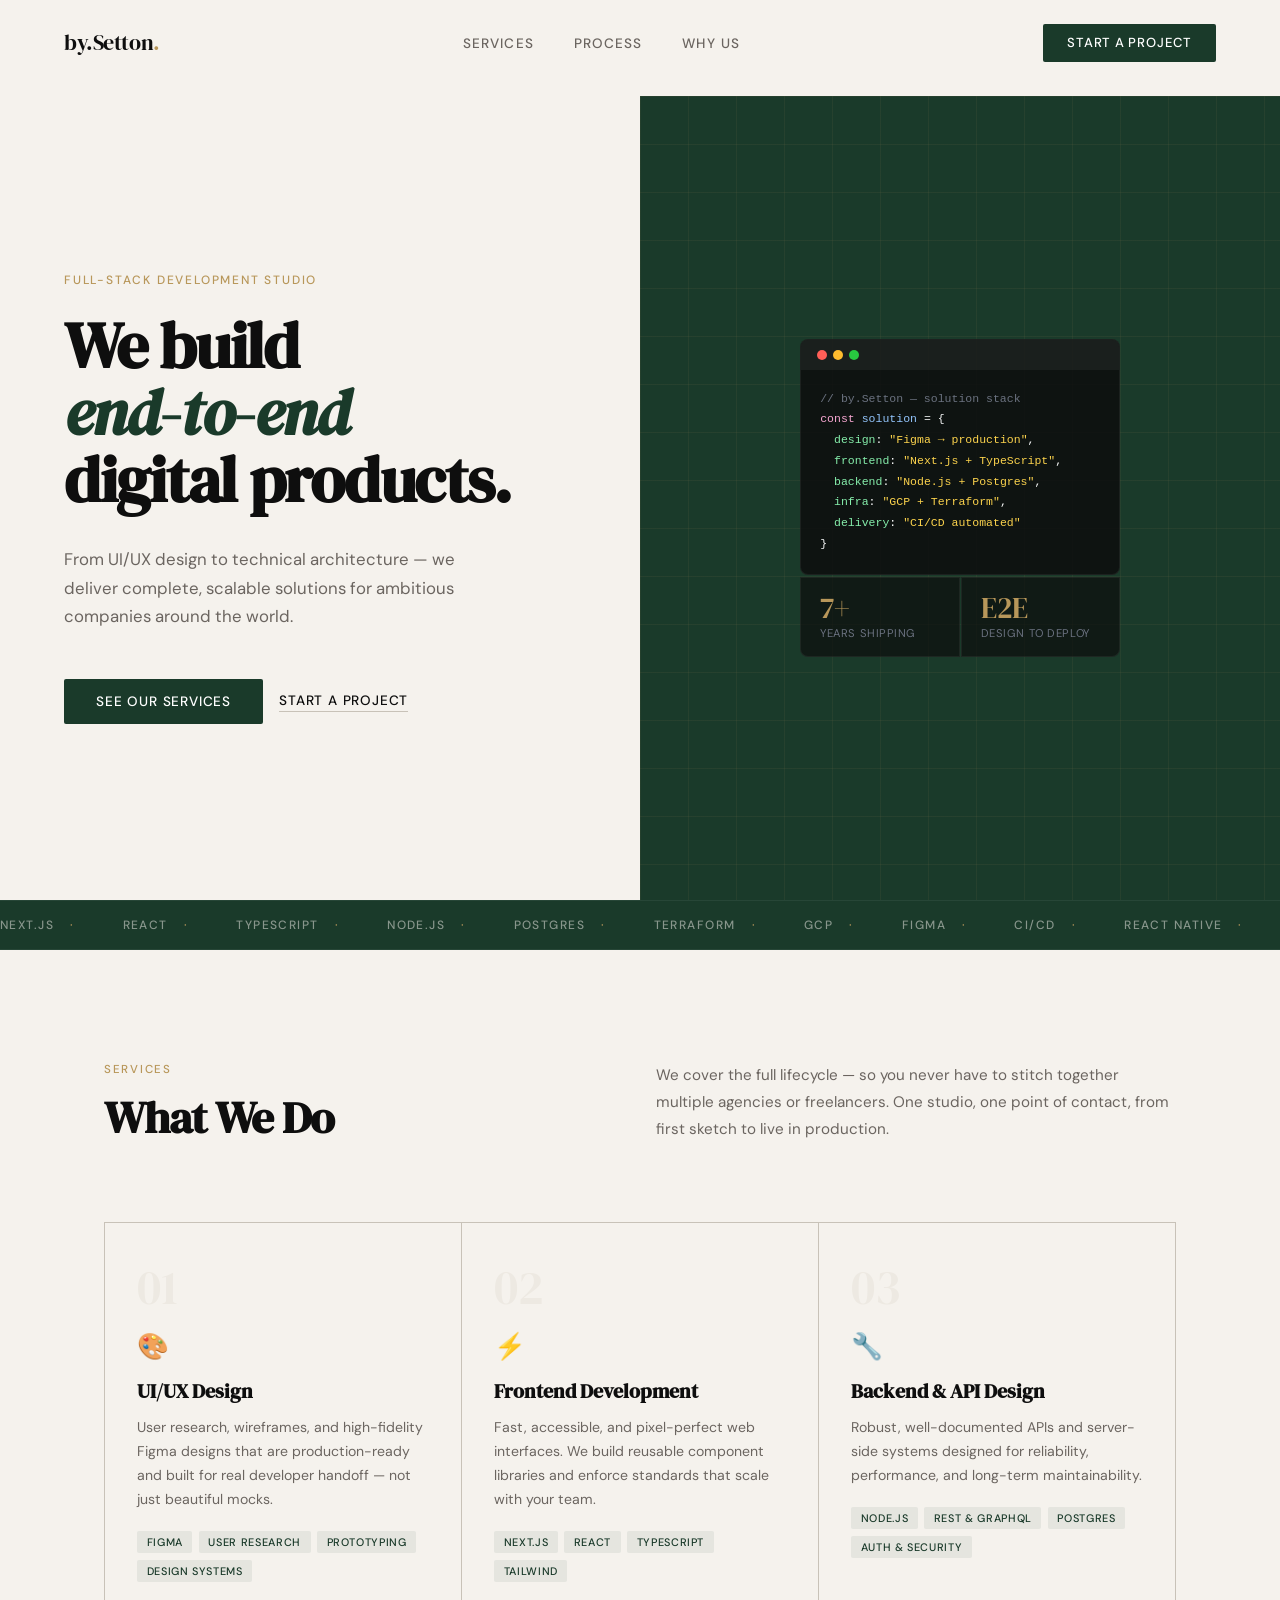
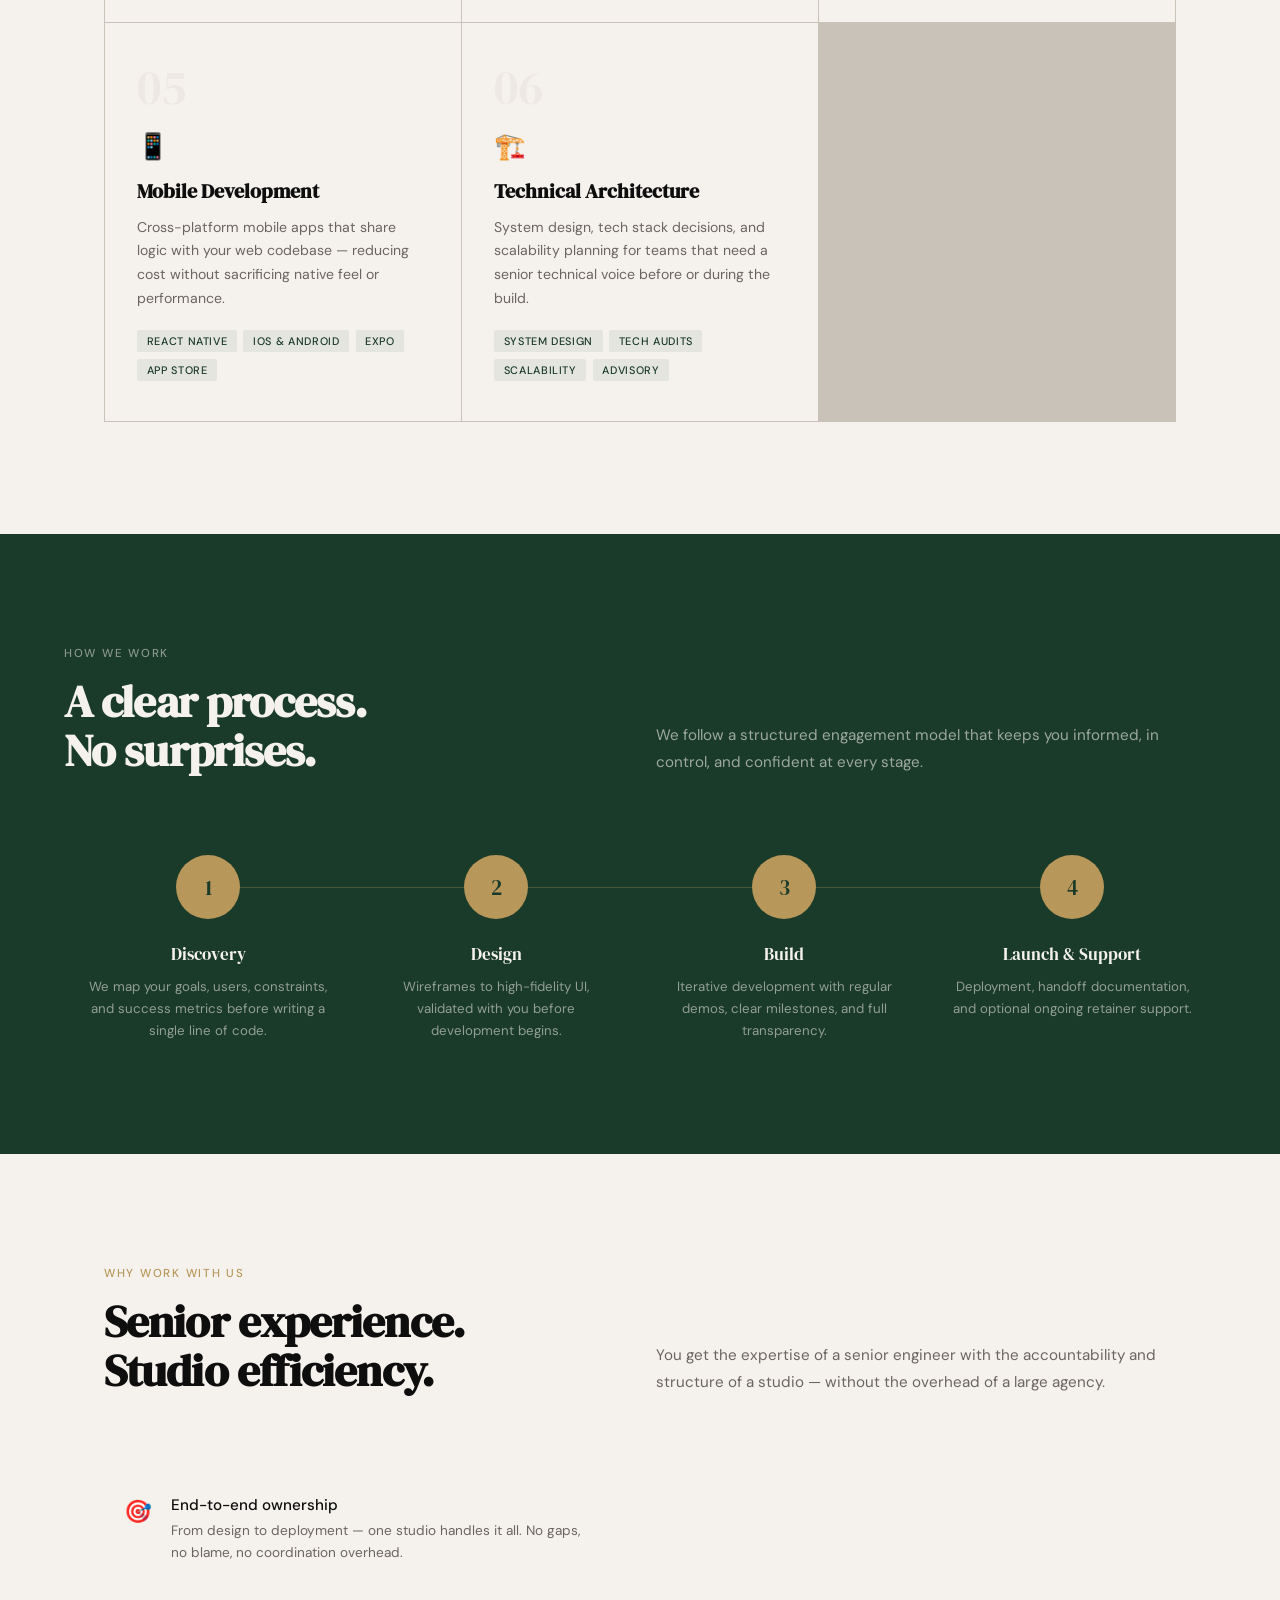
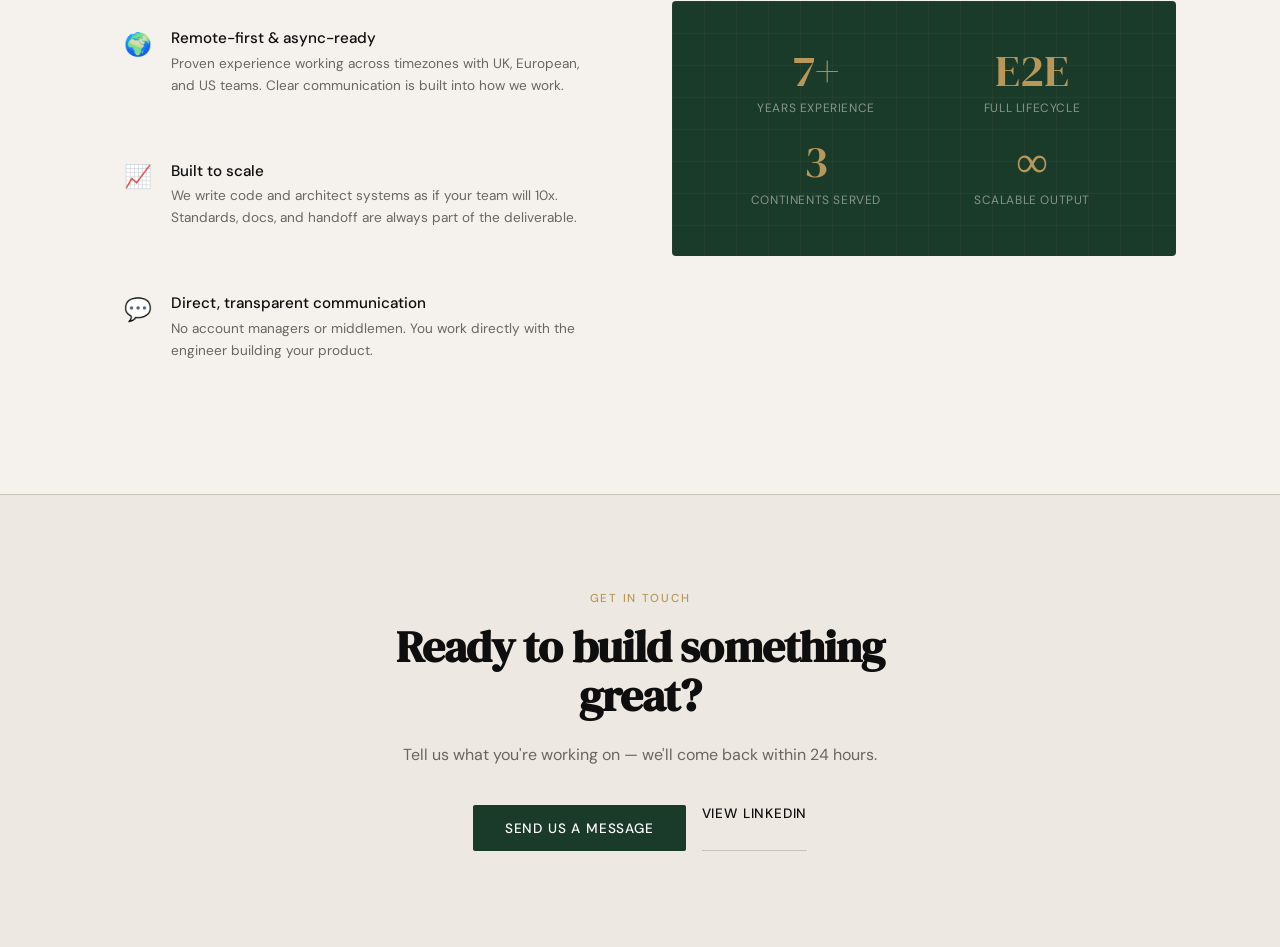
==== index-old.html @ 758e0b77 "root: Init commit" ====
<!DOCTYPE html>
<html lang="en">
<head>
<meta charset="UTF-8"/>
<meta name="viewport" content="width=device-width, initial-scale=1.0"/>
<title>by.Setton — Full-Stack Development</title>
<link rel="preconnect" href="https://fonts.googleapis.com"/>
<link rel="preconnect" href="https://fonts.gstatic.com" crossorigin/>
<link href="https://fonts.googleapis.com/css2?family=DM+Serif+Display:ital@0;1&family=DM+Sans:wght@300;400;500&display=swap" rel="stylesheet"/>
<link rel="stylesheet" href="css/styles.css"/>
</head>
</head>
<body>

<!-- NAV -->
<nav id="nav">
  <div class="nav-logo">by.Setton<span>.</span></div>
  <ul class="nav-links">
    <li><a href="#services">Services</a></li>
    <li><a href="#process">Process</a></li>
    <li><a href="#why">Why Us</a></li>
  </ul>
  <a href="#contact" class="nav-cta">Start a Project</a>
</nav>

<!-- HERO -->
<section class="hero">
  <div class="hero-left">
    <p class="hero-eyebrow">Full-Stack Development Studio</p>
    <h1 class="hero-title">We build<br/><em>end-to-end</em><br/>digital products.</h1>
    <p class="hero-sub">From UI/UX design to technical architecture — we deliver complete, scalable solutions for ambitious companies around the world.</p>
    <div class="hero-actions">
      <a href="#services" class="btn-primary">See Our Services</a>
      <a href="#contact" class="btn-ghost">Start a Project</a>
    </div>
  </div>
  <div class="hero-right">
    <div class="hero-grid"></div>
    <div class="hero-float">
      <div class="code-window">
        <div class="code-bar">
          <div class="code-dot"></div>
          <div class="code-dot"></div>
          <div class="code-dot"></div>
        </div>
        <div class="code-body">
          <div><span class="c-gray">// by.Setton — solution stack</span></div>
          <div><span class="c-pink">const</span> <span class="c-blue">solution</span> <span class="c-white">= {</span></div>
          <div>&nbsp; <span class="c-green">design</span><span class="c-white">:</span> <span class="c-gold">"Figma → production"</span><span class="c-white">,</span></div>
          <div>&nbsp; <span class="c-green">frontend</span><span class="c-white">:</span> <span class="c-gold">"Next.js + TypeScript"</span><span class="c-white">,</span></div>
          <div>&nbsp; <span class="c-green">backend</span><span class="c-white">:</span> <span class="c-gold">"Node.js + Postgres"</span><span class="c-white">,</span></div>
          <div>&nbsp; <span class="c-green">infra</span><span class="c-white">:</span> <span class="c-gold">"GCP + Terraform"</span><span class="c-white">,</span></div>
          <div>&nbsp; <span class="c-green">delivery</span><span class="c-white">:</span> <span class="c-gold">"CI/CD automated"</span></div>
          <div><span class="c-white">}</span></div>
        </div>
      </div>
      <div class="stat-row">
        <div class="stat-card">
          <div class="stat-num">7+</div>
          <div class="stat-label">Years shipping</div>
        </div>
        <div class="stat-card">
          <div class="stat-num">E2E</div>
          <div class="stat-label">Design to deploy</div>
        </div>
      </div>
    </div>
  </div>
</section>

<!-- MARQUEE -->
<div class="marquee-wrap">
  <div class="marquee-track">
    <span class="marquee-item">Next.js</span>
    <span class="marquee-item">React</span>
    <span class="marquee-item">TypeScript</span>
    <span class="marquee-item">Node.js</span>
    <span class="marquee-item">Postgres</span>
    <span class="marquee-item">Terraform</span>
    <span class="marquee-item">GCP</span>
    <span class="marquee-item">Figma</span>
    <span class="marquee-item">CI/CD</span>
    <span class="marquee-item">React Native</span>
    <span class="marquee-item">Tailwind</span>
    <span class="marquee-item">GitHub Actions</span>
    <span class="marquee-item">Next.js</span>
    <span class="marquee-item">React</span>
    <span class="marquee-item">TypeScript</span>
    <span class="marquee-item">Node.js</span>
    <span class="marquee-item">Postgres</span>
    <span class="marquee-item">Terraform</span>
    <span class="marquee-item">GCP</span>
    <span class="marquee-item">Figma</span>
    <span class="marquee-item">CI/CD</span>
    <span class="marquee-item">React Native</span>
    <span class="marquee-item">Tailwind</span>
    <span class="marquee-item">GitHub Actions</span>
  </div>
</div>

<!-- SERVICES -->
<section class="services" id="services">
  <div class="section-header">
    <div>
      <p class="section-eyebrow">Services</p>
      <h2 class="section-title">What We Do</h2>
    </div>
    <p class="section-desc">We cover the full lifecycle — so you never have to stitch together multiple agencies or freelancers. One studio, one point of contact, from first sketch to live in production.</p>
  </div>

  <div class="services-grid">

    <div class="service-card">
      <div class="service-num">01</div>
      <div class="service-icon">🎨</div>
      <h3 class="service-name">UI/UX Design</h3>
      <p class="service-desc">User research, wireframes, and high-fidelity Figma designs that are production-ready and built for real developer handoff — not just beautiful mocks.</p>
      <div class="service-tags">
        <span class="tag">Figma</span>
        <span class="tag">User Research</span>
        <span class="tag">Prototyping</span>
        <span class="tag">Design Systems</span>
      </div>
    </div>

    <div class="service-card">
      <div class="service-num">02</div>
      <div class="service-icon">⚡</div>
      <h3 class="service-name">Frontend Development</h3>
      <p class="service-desc">Fast, accessible, and pixel-perfect web interfaces. We build reusable component libraries and enforce standards that scale with your team.</p>
      <div class="service-tags">
        <span class="tag">Next.js</span>
        <span class="tag">React</span>
        <span class="tag">TypeScript</span>
        <span class="tag">Tailwind</span>
      </div>
    </div>

    <div class="service-card">
      <div class="service-num">03</div>
      <div class="service-icon">🔧</div>
      <h3 class="service-name">Backend & API Design</h3>
      <p class="service-desc">Robust, well-documented APIs and server-side systems designed for reliability, performance, and long-term maintainability.</p>
      <div class="service-tags">
        <span class="tag">Node.js</span>
        <span class="tag">REST & GraphQL</span>
        <span class="tag">Postgres</span>
        <span class="tag">Auth & Security</span>
      </div>
    </div>

    <div class="service-card">
      <div class="service-num">05</div>
      <div class="service-icon">📱</div>
      <h3 class="service-name">Mobile Development</h3>
      <p class="service-desc">Cross-platform mobile apps that share logic with your web codebase — reducing cost without sacrificing native feel or performance.</p>
      <div class="service-tags">
        <span class="tag">React Native</span>
        <span class="tag">iOS & Android</span>
        <span class="tag">Expo</span>
        <span class="tag">App Store</span>
      </div>
    </div>

    <div class="service-card">
      <div class="service-num">06</div>
      <div class="service-icon">🏗️</div>
      <h3 class="service-name">Technical Architecture</h3>
      <p class="service-desc">System design, tech stack decisions, and scalability planning for teams that need a senior technical voice before or during the build.</p>
      <div class="service-tags">
        <span class="tag">System Design</span>
        <span class="tag">Tech Audits</span>
        <span class="tag">Scalability</span>
        <span class="tag">Advisory</span>
      </div>
    </div>

  </div>
</section>

<!-- PROCESS -->
<section class="process" id="process">
  <div class="process-inner">
    <div class="section-header">
      <div>
        <p class="section-eyebrow">How We Work</p>
        <h2 class="section-title">A clear process.<br/>No surprises.</h2>
      </div>
      <p class="section-desc">We follow a structured engagement model that keeps you informed, in control, and confident at every stage.</p>
    </div>
    <div class="process-steps">
      <div class="step">
        <div class="step-num">1</div>
        <div class="step-name">Discovery</div>
        <div class="step-desc">We map your goals, users, constraints, and success metrics before writing a single line of code.</div>
      </div>
      <div class="step">
        <div class="step-num">2</div>
        <div class="step-name">Design</div>
        <div class="step-desc">Wireframes to high-fidelity UI, validated with you before development begins.</div>
      </div>
      <div class="step">
        <div class="step-num">3</div>
        <div class="step-name">Build</div>
        <div class="step-desc">Iterative development with regular demos, clear milestones, and full transparency.</div>
      </div>
      <div class="step">
        <div class="step-num">4</div>
        <div class="step-name">Launch & Support</div>
        <div class="step-desc">Deployment, handoff documentation, and optional ongoing retainer support.</div>
      </div>
    </div>
  </div>
</section>

<!-- WHY -->
<section id="why">
  <div class="why">
    <div class="section-header">
      <div>
        <p class="section-eyebrow">Why Work With Us</p>
        <h2 class="section-title">Senior experience.<br/>Studio efficiency.</h2>
      </div>
      <p class="section-desc">You get the expertise of a senior engineer with the accountability and structure of a studio — without the overhead of a large agency.</p>
    </div>
    <div class="why-grid">
      <div class="why-list">
        <div class="why-item">
          <div class="why-icon">🎯</div>
          <div>
            <div class="why-text-title">End-to-end ownership</div>
            <div class="why-text-body">From design to deployment — one studio handles it all. No gaps, no blame, no coordination overhead.</div>
          </div>
        </div>
        <div class="why-item">
          <div class="why-icon">🌍</div>
          <div>
            <div class="why-text-title">Remote-first & async-ready</div>
            <div class="why-text-body">Proven experience working across timezones with UK, European, and US teams. Clear communication is built into how we work.</div>
          </div>
        </div>
        <div class="why-item">
          <div class="why-icon">📈</div>
          <div>
            <div class="why-text-title">Built to scale</div>
            <div class="why-text-body">We write code and architect systems as if your team will 10x. Standards, docs, and handoff are always part of the deliverable.</div>
          </div>
        </div>
        <div class="why-item">
          <div class="why-icon">💬</div>
          <div>
            <div class="why-text-title">Direct, transparent communication</div>
            <div class="why-text-body">No account managers or middlemen. You work directly with the engineer building your product.</div>
          </div>
        </div>
      </div>
      <div class="why-visual">
        <div class="why-visual-grid"></div>
        <div class="why-stat-grid">
          <div class="why-stat">
            <div class="why-stat-num">7+</div>
            <div class="why-stat-label">Years experience</div>
          </div>
          <div class="why-stat">
            <div class="why-stat-num">E2E</div>
            <div class="why-stat-label">Full lifecycle</div>
          </div>
          <div class="why-stat">
            <div class="why-stat-num">3</div>
            <div class="why-stat-label">Continents served</div>
          </div>
          <div class="why-stat">
            <div class="why-stat-num">∞</div>
            <div class="why-stat-label">Scalable output</div>
          </div>
        </div>
      </div>
    </div>
  </div>
</section>

<!-- CTA -->
<section class="cta-section" id="contact">
  <p class="section-eyebrow">Get In Touch</p>
  <h2 class="section-title">Ready to build something great?</h2>
  <p class="cta-sub">Tell us what you're working on — we'll come back within 24 hours.</p>
  <div class="cta-buttons">
    <a href="mailto:setton.b@gmail.com" class="btn-primary">Send Us a Message</a>
    <a href="https://linkedin.com/in/baraksetton-a62919128" class="btn-ghost" target="_blank">View LinkedIn</a>
  </div>
</section>

<script>
  // Sticky nav
  const nav = document.getElementById('nav');
  window.addEventListener('scroll', () => {
    nav.classList.toggle('scrolled', window.scrollY > 40);
  });

  // Scroll fade-in for sections
  const observer = new IntersectionObserver((entries) => {
    entries.forEach(e => {
      if (e.isIntersecting) {
        e.target.style.opacity = '1';
        e.target.style.transform = 'translateY(0)';
      }
    });
  }, { threshold: 0.1 });

  document.querySelectorAll('.service-card, .step, .why-item').forEach(el => {
    el.style.opacity = '0';
    el.style.transform = 'translateY(20px)';
    el.style.transition = 'opacity 0.6s ease, transform 0.6s ease';
    observer.observe(el);
  });
</script>
</body>
</html>
---- css/styles.css ----
*, *::before, *::after { box-sizing: border-box; margin: 0; padding: 0; }

  :root {
    --ink:    #0E0E0E;
    --paper:  #F5F2ED;
    --cream:  #EDE9E2;
    --stone:  #C8C2B8;
    --accent: #1A3A2A;
    --gold:   #B8975A;
    --mid:    #6B6560;
    --white:  #FFFFFF;
  }

  html { scroll-behavior: smooth; }

  body {
    font-family: 'DM Sans', sans-serif;
    background: var(--paper);
    color: var(--ink);
    overflow-x: hidden;
  }

  /* ── NAV ── */
  nav {
    position: fixed; top: 0; left: 0; right: 0; z-index: 100;
    display: flex; align-items: center; justify-content: space-between;
    padding: 1.5rem 4rem;
    background: transparent;
    transition: background 0.4s, backdrop-filter 0.4s;
  }
  nav.scrolled {
    background: rgba(245,242,237,0.92);
    backdrop-filter: blur(12px);
    border-bottom: 1px solid var(--stone);
  }
  .nav-logo {
    font-family: 'DM Serif Display', serif;
    font-size: 1.35rem;
    color: var(--ink);
    letter-spacing: -0.02em;
  }
  .nav-logo span { color: var(--gold); }
  .nav-links { display: flex; gap: 2.5rem; list-style: none; }
  .nav-links a {
    font-size: 0.85rem; font-weight: 500; letter-spacing: 0.08em;
    text-transform: uppercase; color: var(--mid); text-decoration: none;
    transition: color 0.2s;
  }
  .nav-links a:hover { color: var(--ink); }
  .nav-cta {
    font-size: 0.82rem; font-weight: 500; letter-spacing: 0.06em;
    text-transform: uppercase; color: var(--white);
    background: var(--accent); padding: 0.65rem 1.5rem;
    text-decoration: none; border-radius: 2px;
    transition: background 0.2s, transform 0.15s;
  }
  .nav-cta:hover { background: var(--gold); transform: translateY(-1px); }

  /* ── HERO ── */
  .hero {
    min-height: 100vh;
    display: grid;
    grid-template-columns: 1fr 1fr;
    padding-top: 6rem;
    overflow: hidden;
  }
  .hero-left {
    display: flex; flex-direction: column; justify-content: center;
    padding: 6rem 4rem 6rem 4rem;
    position: relative;
  }
  .hero-eyebrow {
    font-size: 0.75rem; font-weight: 500; letter-spacing: 0.15em;
    text-transform: uppercase; color: var(--gold); margin-bottom: 1.5rem;
    opacity: 0; animation: fadeUp 0.8s 0.2s forwards;
  }
  .hero-title {
    font-family: 'DM Serif Display', serif;
    font-size: clamp(3rem, 5vw, 4.8rem);
    line-height: 1.05;
    letter-spacing: -0.02em;
    color: var(--ink);
    margin-bottom: 2rem;
    opacity: 0; animation: fadeUp 0.8s 0.4s forwards;
  }
  .hero-title em { font-style: italic; color: var(--accent); }
  .hero-sub {
    font-size: 1.05rem; line-height: 1.7; color: var(--mid);
    max-width: 420px; margin-bottom: 3rem;
    opacity: 0; animation: fadeUp 0.8s 0.6s forwards;
  }
  .hero-actions {
    display: flex; gap: 1rem; align-items: center;
    opacity: 0; animation: fadeUp 0.8s 0.8s forwards;
  }
  .btn-primary {
    font-size: 0.85rem; font-weight: 500; letter-spacing: 0.06em;
    text-transform: uppercase; color: var(--white);
    background: var(--accent); padding: 0.9rem 2rem;
    text-decoration: none; border-radius: 2px;
    transition: background 0.2s, transform 0.15s;
  }
  .btn-primary:hover { background: var(--gold); transform: translateY(-2px); }
  .btn-ghost {
    font-size: 0.85rem; font-weight: 500; letter-spacing: 0.06em;
    text-transform: uppercase; color: var(--ink);
    text-decoration: none; border-bottom: 1px solid var(--stone);
    padding-bottom: 2px; transition: border-color 0.2s, color 0.2s;
  }
  .btn-ghost:hover { border-color: var(--gold); color: var(--gold); }

  .hero-right {
    position: relative; overflow: hidden;
    background: var(--accent);
    display: flex; align-items: center; justify-content: center;
  }
  .hero-grid {
    position: absolute; inset: 0;
    background-image:
      linear-gradient(rgba(184,151,90,0.08) 1px, transparent 1px),
      linear-gradient(90deg, rgba(184,151,90,0.08) 1px, transparent 1px);
    background-size: 48px 48px;
  }
  .hero-float {
    position: relative; z-index: 2;
    display: flex; flex-direction: column; gap: 1px;
    width: 320px;
    opacity: 0; animation: fadeIn 1s 1s forwards;
  }
  .code-window {
    background: rgba(14,14,14,0.85); border-radius: 8px;
    overflow: hidden; backdrop-filter: blur(8px);
    border: 1px solid rgba(255,255,255,0.06);
  }
  .code-bar {
    background: rgba(255,255,255,0.05); padding: 0.6rem 1rem;
    display: flex; gap: 6px; align-items: center;
  }
  .code-dot { width: 10px; height: 10px; border-radius: 50%; }
  .code-dot:nth-child(1) { background: #FF5F57; }
  .code-dot:nth-child(2) { background: #FEBC2E; }
  .code-dot:nth-child(3) { background: #28C840; }
  .code-body { padding: 1.2rem 1.2rem; font-family: 'Courier New', monospace; font-size: 0.72rem; line-height: 1.8; }
  .c-gray  { color: #6B7280; }
  .c-green { color: #86EFAC; }
  .c-blue  { color: #93C5FD; }
  .c-gold  { color: #FCD34D; }
  .c-white { color: #F9FAFB; }
  .c-pink  { color: #F9A8D4; }

  .stat-row {
    display: grid; grid-template-columns: 1fr 1fr; gap: 1px; margin-top: 1px;
  }
  .stat-card {
    background: rgba(14,14,14,0.7); padding: 1rem 1.2rem;
    backdrop-filter: blur(8px);
    border: 1px solid rgba(255,255,255,0.06);
  }
  .stat-card:first-child { border-radius: 0 0 0 8px; }
  .stat-card:last-child { border-radius: 0 0 8px 0; }
  .stat-num {
    font-family: 'DM Serif Display', serif;
    font-size: 1.8rem; color: var(--gold); line-height: 1;
    margin-bottom: 0.2rem;
  }
  .stat-label { font-size: 0.7rem; color: #6B7280; letter-spacing: 0.05em; text-transform: uppercase; }

  /* ── MARQUEE ── */
  .marquee-wrap {
    background: var(--accent); padding: 1rem 0; overflow: hidden;
    border-top: 1px solid rgba(255,255,255,0.06);
    border-bottom: 1px solid rgba(255,255,255,0.06);
  }
  .marquee-track {
    display: flex; gap: 3rem; width: max-content;
    animation: marquee 28s linear infinite;
  }
  .marquee-item {
    font-size: 0.75rem; font-weight: 500; letter-spacing: 0.12em;
    text-transform: uppercase; color: rgba(245,242,237,0.5);
    white-space: nowrap; display: flex; align-items: center; gap: 1rem;
  }
  .marquee-item::after { content: "·"; color: var(--gold); }

  /* ── SERVICES ── */
  .services {
    padding: 7rem 4rem;
    max-width: 1200px; margin: 0 auto;
  }
  .section-header {
    display: grid; grid-template-columns: 1fr 1fr;
    gap: 2rem; align-items: end;
    margin-bottom: 5rem;
  }
  .section-eyebrow {
    font-size: 0.72rem; font-weight: 500; letter-spacing: 0.15em;
    text-transform: uppercase; color: var(--gold);
    margin-bottom: 1rem;
  }
  .section-title {
    font-family: 'DM Serif Display', serif;
    font-size: clamp(2rem, 3.5vw, 3rem);
    line-height: 1.1; letter-spacing: -0.02em; color: var(--ink);
  }
  .section-desc {
    font-size: 0.95rem; line-height: 1.75; color: var(--mid);
    align-self: end;
  }

  .services-grid {
    display: grid;
    grid-template-columns: repeat(3, 1fr);
    gap: 1px;
    background: var(--stone);
    border: 1px solid var(--stone);
  }
  .service-card {
    background: var(--paper);
    padding: 2.5rem 2rem;
    transition: background 0.3s;
    cursor: default;
    position: relative; overflow: hidden;
  }
  .service-card::before {
    content: '';
    position: absolute; bottom: 0; left: 0; right: 0;
    height: 3px; background: var(--gold);
    transform: scaleX(0); transform-origin: left;
    transition: transform 0.3s;
  }
  .service-card:hover { background: var(--cream); }
  .service-card:hover::before { transform: scaleX(1); }
  .service-num {
    font-family: 'DM Serif Display', serif;
    font-size: 3rem; color: var(--cream);
    line-height: 1; margin-bottom: 1.2rem;
    transition: color 0.3s;
  }
  .service-card:hover .service-num { color: var(--stone); }
  .service-icon { font-size: 1.6rem; margin-bottom: 1rem; }
  .service-name {
    font-family: 'DM Serif Display', serif;
    font-size: 1.25rem; color: var(--ink);
    margin-bottom: 0.8rem; line-height: 1.2;
  }
  .service-desc {
    font-size: 0.88rem; line-height: 1.7; color: var(--mid);
    margin-bottom: 1.2rem;
  }
  .service-tags { display: flex; flex-wrap: wrap; gap: 0.4rem; }
  .tag {
    font-size: 0.68rem; font-weight: 500; letter-spacing: 0.06em;
    text-transform: uppercase; color: var(--accent);
    background: rgba(26,58,42,0.07);
    padding: 0.25rem 0.6rem; border-radius: 2px;
  }

  /* ── PROCESS ── */
  .process {
    background: var(--accent);
    padding: 7rem 4rem;
  }
  .process-inner { max-width: 1200px; margin: 0 auto; }
  .process .section-title,
  .process .section-eyebrow { color: rgba(245,242,237,0.5); }
  .process .section-title { color: var(--paper); }
  .process .section-desc { color: rgba(245,242,237,0.6); }

  .process-steps {
    display: grid; grid-template-columns: repeat(4, 1fr);
    gap: 0; margin-top: 4rem;
    position: relative;
  }
  .process-steps::before {
    content: '';
    position: absolute; top: 2rem; left: 12.5%; right: 12.5%;
    height: 1px; background: rgba(184,151,90,0.3);
  }
  .step { padding: 0 1.5rem; text-align: center; }
  .step-num {
    width: 4rem; height: 4rem; border-radius: 50%;
    background: var(--gold); color: var(--accent);
    font-family: 'DM Serif Display', serif; font-size: 1.3rem;
    display: flex; align-items: center; justify-content: center;
    margin: 0 auto 1.5rem; position: relative; z-index: 1;
  }
  .step-name {
    font-family: 'DM Serif Display', serif;
    font-size: 1.05rem; color: var(--paper);
    margin-bottom: 0.6rem;
  }
  .step-desc { font-size: 0.83rem; line-height: 1.65; color: rgba(245,242,237,0.55); }

  /* ── WHY ME ── */
  .why {
    padding: 7rem 4rem;
    max-width: 1200px; margin: 0 auto;
  }
  .why-grid {
    display: grid; grid-template-columns: 1fr 1fr;
    gap: 4rem; align-items: center; margin-top: 4rem;
  }
  .why-list { display: flex; flex-direction: column; gap: 1.5rem; }
  .why-item {
    display: flex; gap: 1.2rem; align-items: flex-start;
    padding: 1.2rem; border: 1px solid transparent;
    border-radius: 4px; transition: border-color 0.2s, background 0.2s;
  }
  .why-item:hover { border-color: var(--stone); background: var(--cream); }
  .why-icon { font-size: 1.4rem; flex-shrink: 0; margin-top: 0.1rem; }
  .why-text-title { font-weight: 500; font-size: 0.95rem; margin-bottom: 0.3rem; color: var(--ink); }
  .why-text-body { font-size: 0.85rem; line-height: 1.6; color: var(--mid); }
  .why-visual {
    background: var(--accent); border-radius: 4px;
    padding: 3rem; position: relative; overflow: hidden;
  }
  .why-visual-grid {
    position: absolute; inset: 0;
    background-image:
      linear-gradient(rgba(184,151,90,0.07) 1px, transparent 1px),
      linear-gradient(90deg, rgba(184,151,90,0.07) 1px, transparent 1px);
    background-size: 32px 32px;
  }
  .why-stat-grid { display: grid; grid-template-columns: 1fr 1fr; gap: 1.5rem; position: relative; z-index: 1; }
  .why-stat { text-align: center; }
  .why-stat-num {
    font-family: 'DM Serif Display', serif;
    font-size: 2.8rem; color: var(--gold); line-height: 1;
  }
  .why-stat-label { font-size: 0.75rem; color: rgba(245,242,237,0.5); margin-top: 0.4rem; letter-spacing: 0.05em; text-transform: uppercase; }

  /* ── CTA ── */
  .cta-section {
    background: var(--cream); border-top: 1px solid var(--stone);
    padding: 6rem 4rem; text-align: center;
  }
  .cta-section .section-title { margin: 0.5rem auto 1.5rem; max-width: 560px; }
  .cta-sub { font-size: 1rem; color: var(--mid); margin-bottom: 2.5rem; }
  .cta-buttons { display: flex; gap: 1rem; justify-content: center; }

  /* ── FOOTER ── */
  footer {
    background: var(--ink); padding: 3rem 4rem;
    display: flex; align-items: center; justify-content: space-between;
  }
  .footer-logo {
    font-family: 'DM Serif Display', serif;
    font-size: 1.2rem; color: var(--paper);
  }
  .footer-logo span { color: var(--gold); }
  .footer-right { font-size: 0.78rem; color: #6B7280; }

  /* ── ANIMATIONS ── */
  @keyframes fadeUp {
    from { opacity: 0; transform: translateY(24px); }
    to   { opacity: 1; transform: translateY(0); }
  }
  @keyframes fadeIn {
    from { opacity: 0; } to { opacity: 1; }
  }
  @keyframes marquee {
    from { transform: translateX(0); }
    to   { transform: translateX(-50%); }
  }

  /* ── RESPONSIVE ── */
  @media (max-width: 900px) {
    nav { padding: 1.2rem 1.5rem; }
    .nav-links { display: none; }
    .hero { grid-template-columns: 1fr; }
    .hero-right { min-height: 320px; }
    .hero-left { padding: 5rem 1.5rem 3rem; }
    .services, .why, .cta-section { padding: 4rem 1.5rem; }
    .process { padding: 4rem 1.5rem; }
    .services-grid { grid-template-columns: 1fr; }
    .section-header { grid-template-columns: 1fr; }
    .process-steps { grid-template-columns: 1fr 1fr; }
    .process-steps::before { display: none; }
    .why-grid { grid-template-columns: 1fr; }
    footer { flex-direction: column; gap: 1rem; text-align: center; }
  }
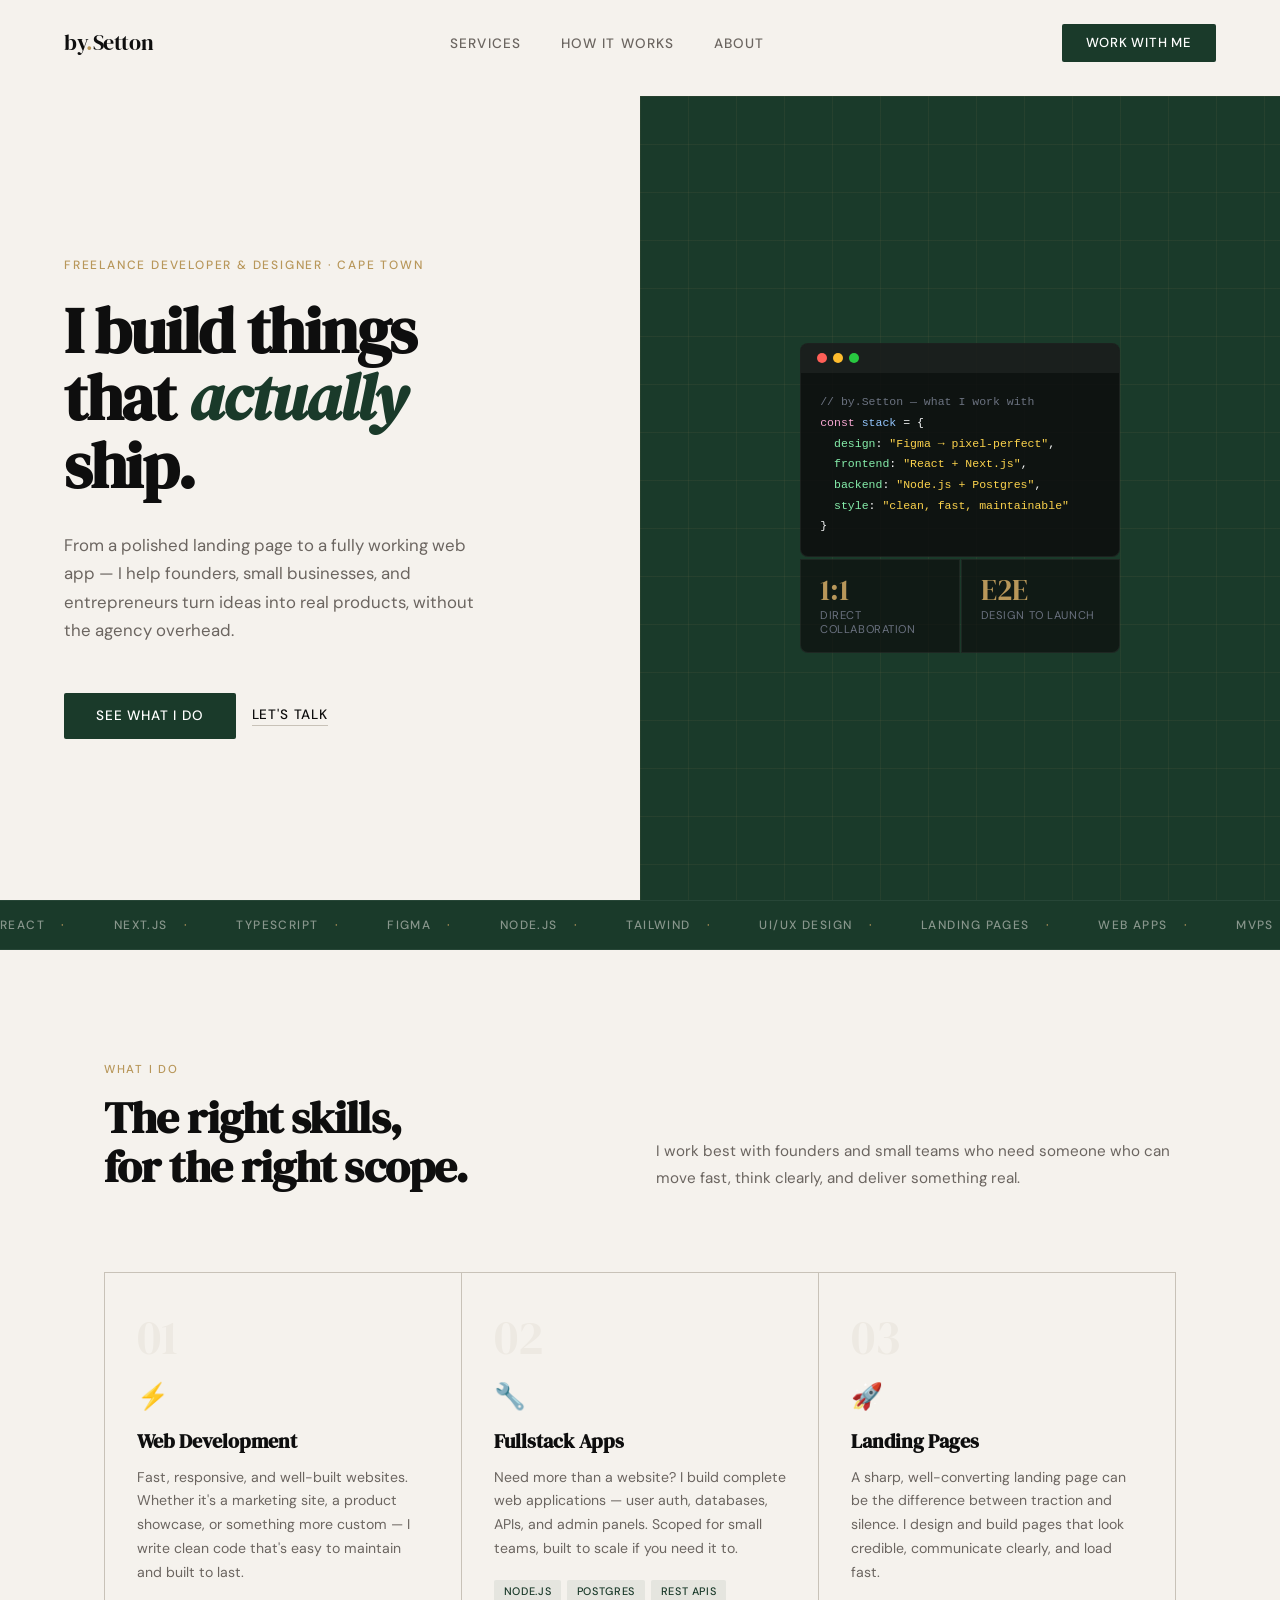
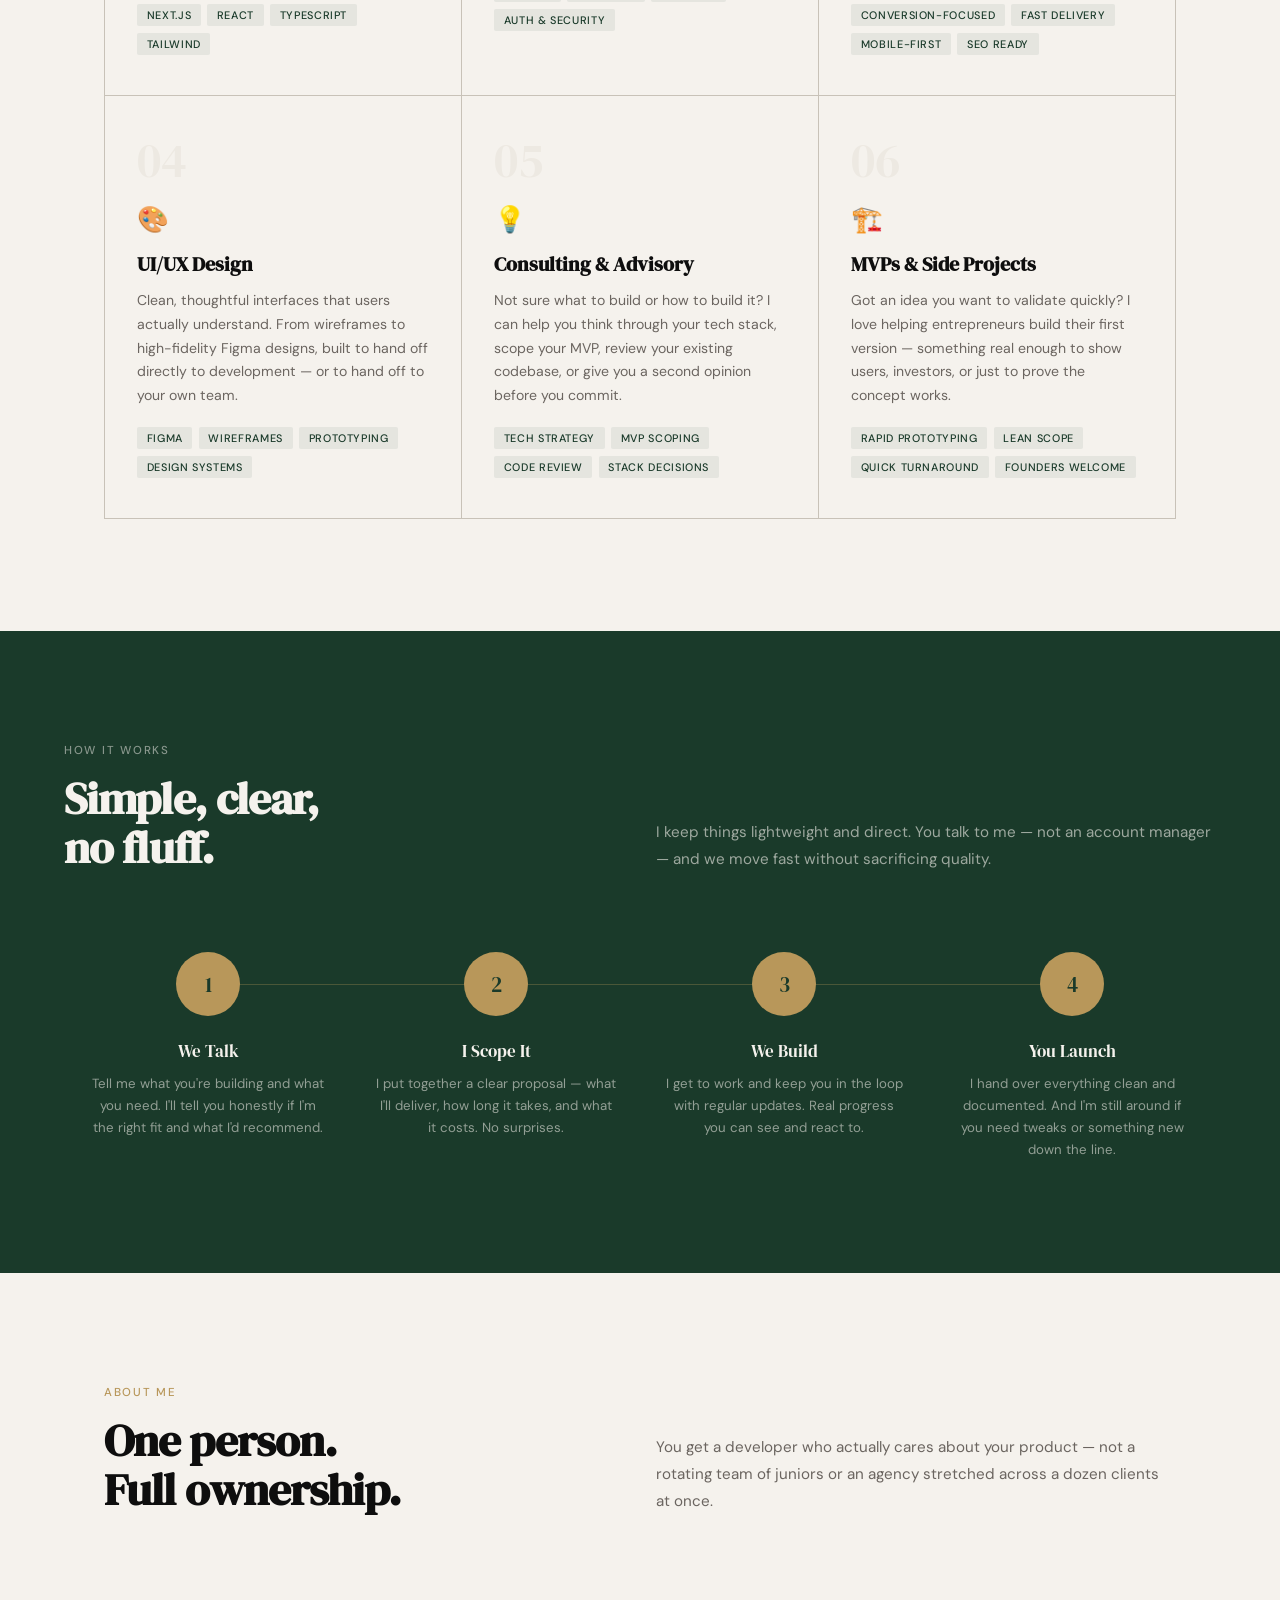
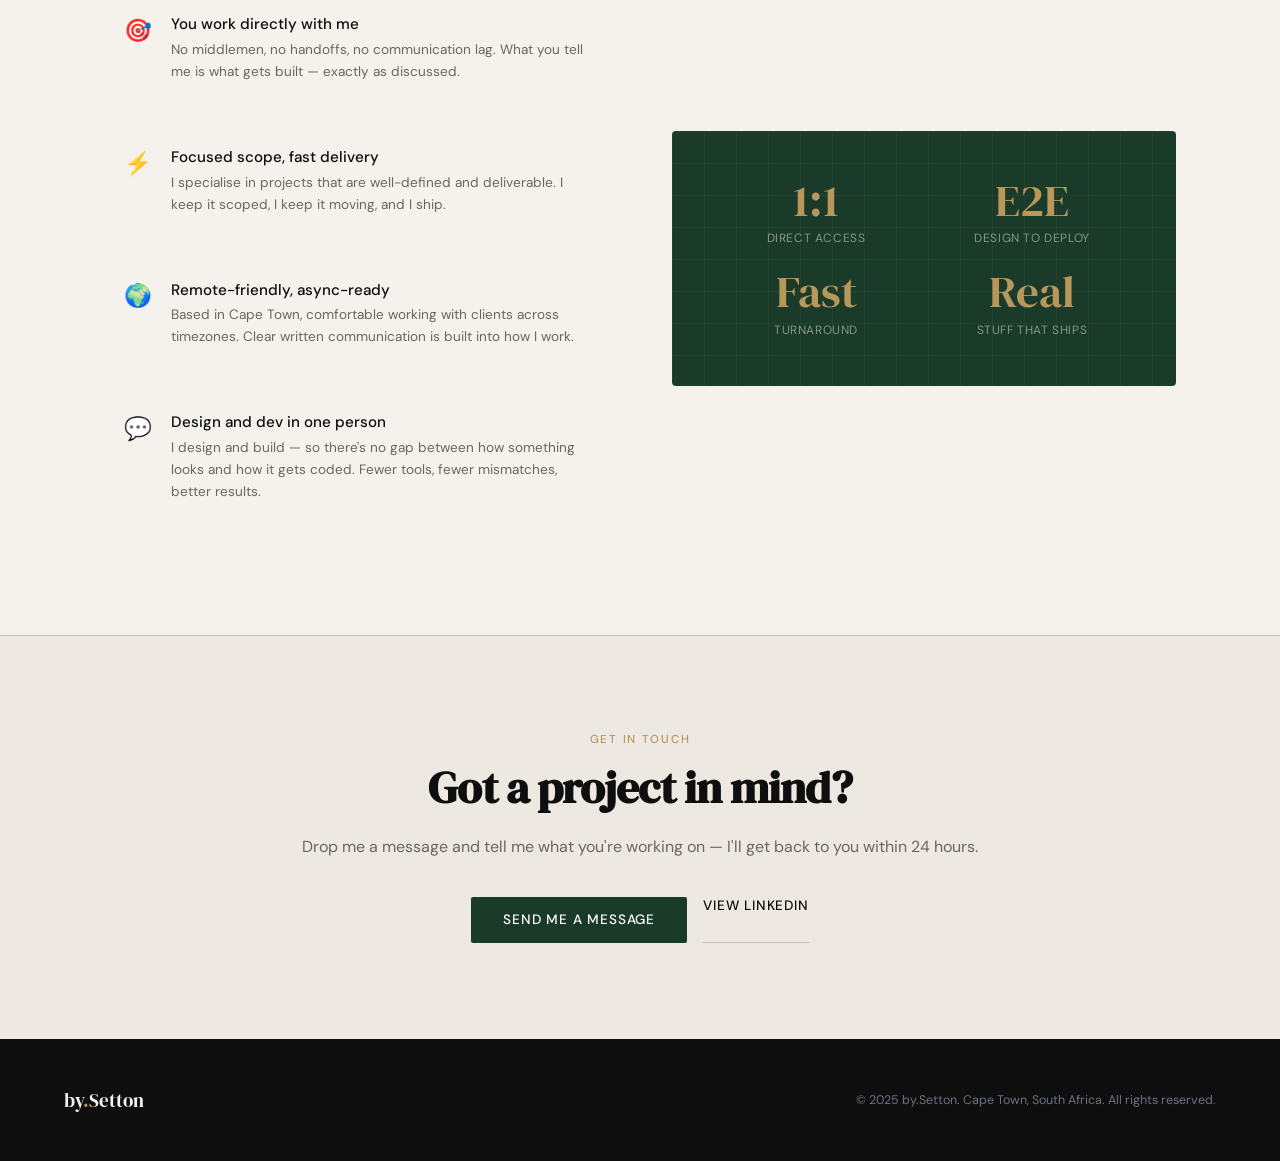
==== commit db89ce38: "upodate" ====
--- a/index-old.html
+++ b/index-old.html
@@ -3,35 +3,34 @@
 <head>
 <meta charset="UTF-8"/>
 <meta name="viewport" content="width=device-width, initial-scale=1.0"/>
-<title>by.Setton — Full-Stack Development</title>
+<title>by.Setton — Freelance Developer & Designer</title>
 <link rel="preconnect" href="https://fonts.googleapis.com"/>
 <link rel="preconnect" href="https://fonts.gstatic.com" crossorigin/>
 <link href="https://fonts.googleapis.com/css2?family=DM+Serif+Display:ital@0;1&family=DM+Sans:wght@300;400;500&display=swap" rel="stylesheet"/>
 <link rel="stylesheet" href="css/styles.css"/>
 </head>
-</head>
 <body>
 
 <!-- NAV -->
 <nav id="nav">
-  <div class="nav-logo">by.Setton<span>.</span></div>
+  <div class="nav-logo">by<span>.</span>Setton</div>
   <ul class="nav-links">
     <li><a href="#services">Services</a></li>
-    <li><a href="#process">Process</a></li>
-    <li><a href="#why">Why Us</a></li>
+    <li><a href="#process">How It Works</a></li>
+    <li><a href="#why">About</a></li>
   </ul>
-  <a href="#contact" class="nav-cta">Start a Project</a>
+  <a href="#contact" class="nav-cta">Work With Me</a>
 </nav>
 
 <!-- HERO -->
 <section class="hero">
   <div class="hero-left">
-    <p class="hero-eyebrow">Full-Stack Development Studio</p>
-    <h1 class="hero-title">We build<br/><em>end-to-end</em><br/>digital products.</h1>
-    <p class="hero-sub">From UI/UX design to technical architecture — we deliver complete, scalable solutions for ambitious companies around the world.</p>
+    <p class="hero-eyebrow">Freelance Developer & Designer · Cape Town</p>
+    <h1 class="hero-title">I build things<br/>that <em>actually</em><br/>ship.</h1>
+    <p class="hero-sub">From a polished landing page to a fully working web app — I help founders, small businesses, and entrepreneurs turn ideas into real products, without the agency overhead.</p>
     <div class="hero-actions">
-      <a href="#services" class="btn-primary">See Our Services</a>
-      <a href="#contact" class="btn-ghost">Start a Project</a>
+      <a href="#services" class="btn-primary">See What I Do</a>
+      <a href="#contact" class="btn-ghost">Let's Talk</a>
     </div>
   </div>
   <div class="hero-right">
@@ -44,24 +43,23 @@
           <div class="code-dot"></div>
         </div>
         <div class="code-body">
-          <div><span class="c-gray">// by.Setton — solution stack</span></div>
-          <div><span class="c-pink">const</span> <span class="c-blue">solution</span> <span class="c-white">= {</span></div>
-          <div>&nbsp; <span class="c-green">design</span><span class="c-white">:</span> <span class="c-gold">"Figma → production"</span><span class="c-white">,</span></div>
-          <div>&nbsp; <span class="c-green">frontend</span><span class="c-white">:</span> <span class="c-gold">"Next.js + TypeScript"</span><span class="c-white">,</span></div>
+          <div><span class="c-gray">// by.Setton — what I work with</span></div>
+          <div><span class="c-pink">const</span> <span class="c-blue">stack</span> <span class="c-white">= {</span></div>
+          <div>&nbsp; <span class="c-green">design</span><span class="c-white">:</span> <span class="c-gold">"Figma → pixel-perfect"</span><span class="c-white">,</span></div>
+          <div>&nbsp; <span class="c-green">frontend</span><span class="c-white">:</span> <span class="c-gold">"React + Next.js"</span><span class="c-white">,</span></div>
           <div>&nbsp; <span class="c-green">backend</span><span class="c-white">:</span> <span class="c-gold">"Node.js + Postgres"</span><span class="c-white">,</span></div>
-          <div>&nbsp; <span class="c-green">infra</span><span class="c-white">:</span> <span class="c-gold">"GCP + Terraform"</span><span class="c-white">,</span></div>
-          <div>&nbsp; <span class="c-green">delivery</span><span class="c-white">:</span> <span class="c-gold">"CI/CD automated"</span></div>
+          <div>&nbsp; <span class="c-green">style</span><span class="c-white">:</span> <span class="c-gold">"clean, fast, maintainable"</span></div>
           <div><span class="c-white">}</span></div>
         </div>
       </div>
       <div class="stat-row">
         <div class="stat-card">
-          <div class="stat-num">7+</div>
-          <div class="stat-label">Years shipping</div>
+          <div class="stat-num">1:1</div>
+          <div class="stat-label">Direct collaboration</div>
         </div>
         <div class="stat-card">
           <div class="stat-num">E2E</div>
-          <div class="stat-label">Design to deploy</div>
+          <div class="stat-label">Design to launch</div>
         </div>
       </div>
     </div>
@@ -71,30 +69,28 @@
 <!-- MARQUEE -->
 <div class="marquee-wrap">
   <div class="marquee-track">
+    <span class="marquee-item">React</span>
     <span class="marquee-item">Next.js</span>
+    <span class="marquee-item">TypeScript</span>
+    <span class="marquee-item">Figma</span>
+    <span class="marquee-item">Node.js</span>
+    <span class="marquee-item">Tailwind</span>
+    <span class="marquee-item">UI/UX Design</span>
+    <span class="marquee-item">Landing Pages</span>
+    <span class="marquee-item">Web Apps</span>
+    <span class="marquee-item">MVPs</span>
+    <span class="marquee-item">Consulting</span>
     <span class="marquee-item">React</span>
+    <span class="marquee-item">Next.js</span>
     <span class="marquee-item">TypeScript</span>
+    <span class="marquee-item">Figma</span>
     <span class="marquee-item">Node.js</span>
-    <span class="marquee-item">Postgres</span>
-    <span class="marquee-item">Terraform</span>
-    <span class="marquee-item">GCP</span>
-    <span class="marquee-item">Figma</span>
-    <span class="marquee-item">CI/CD</span>
-    <span class="marquee-item">React Native</span>
     <span class="marquee-item">Tailwind</span>
-    <span class="marquee-item">GitHub Actions</span>
-    <span class="marquee-item">Next.js</span>
-    <span class="marquee-item">React</span>
-    <span class="marquee-item">TypeScript</span>
-    <span class="marquee-item">Node.js</span>
-    <span class="marquee-item">Postgres</span>
-    <span class="marquee-item">Terraform</span>
-    <span class="marquee-item">GCP</span>
-    <span class="marquee-item">Figma</span>
-    <span class="marquee-item">CI/CD</span>
-    <span class="marquee-item">React Native</span>
-    <span class="marquee-item">Tailwind</span>
-    <span class="marquee-item">GitHub Actions</span>
+    <span class="marquee-item">UI/UX Design</span>
+    <span class="marquee-item">Landing Pages</span>
+    <span class="marquee-item">Web Apps</span>
+    <span class="marquee-item">MVPs</span>
+    <span class="marquee-item">Consulting</span>
   </div>
 </div>
 
@@ -102,32 +98,19 @@
 <section class="services" id="services">
   <div class="section-header">
     <div>
-      <p class="section-eyebrow">Services</p>
-      <h2 class="section-title">What We Do</h2>
-    </div>
-    <p class="section-desc">We cover the full lifecycle — so you never have to stitch together multiple agencies or freelancers. One studio, one point of contact, from first sketch to live in production.</p>
+      <p class="section-eyebrow">What I Do</p>
+      <h2 class="section-title">The right skills,<br/>for the right scope.</h2>
+    </div>
+    <p class="section-desc">I work best with founders and small teams who need someone who can move fast, think clearly, and deliver something real.</p>
   </div>
 
   <div class="services-grid">
 
     <div class="service-card">
       <div class="service-num">01</div>
-      <div class="service-icon">🎨</div>
-      <h3 class="service-name">UI/UX Design</h3>
-      <p class="service-desc">User research, wireframes, and high-fidelity Figma designs that are production-ready and built for real developer handoff — not just beautiful mocks.</p>
-      <div class="service-tags">
-        <span class="tag">Figma</span>
-        <span class="tag">User Research</span>
-        <span class="tag">Prototyping</span>
-        <span class="tag">Design Systems</span>
-      </div>
-    </div>
-
-    <div class="service-card">
-      <div class="service-num">02</div>
       <div class="service-icon">⚡</div>
-      <h3 class="service-name">Frontend Development</h3>
-      <p class="service-desc">Fast, accessible, and pixel-perfect web interfaces. We build reusable component libraries and enforce standards that scale with your team.</p>
+      <h3 class="service-name">Web Development</h3>
+      <p class="service-desc">Fast, responsive, and well-built websites. Whether it's a marketing site, a product showcase, or something more custom — I write clean code that's easy to maintain and built to last.</p>
       <div class="service-tags">
         <span class="tag">Next.js</span>
         <span class="tag">React</span>
@@ -137,41 +120,68 @@
     </div>
 
     <div class="service-card">
+      <div class="service-num">02</div>
+      <div class="service-icon">🔧</div>
+      <h3 class="service-name">Fullstack Apps</h3>
+      <p class="service-desc">Need more than a website? I build complete web applications — user auth, databases, APIs, and admin panels. Scoped for small teams, built to scale if you need it to.</p>
+      <div class="service-tags">
+        <span class="tag">Node.js</span>
+        <span class="tag">Postgres</span>
+        <span class="tag">REST APIs</span>
+        <span class="tag">Auth & Security</span>
+      </div>
+    </div>
+
+    <div class="service-card">
       <div class="service-num">03</div>
-      <div class="service-icon">🔧</div>
-      <h3 class="service-name">Backend & API Design</h3>
-      <p class="service-desc">Robust, well-documented APIs and server-side systems designed for reliability, performance, and long-term maintainability.</p>
-      <div class="service-tags">
-        <span class="tag">Node.js</span>
-        <span class="tag">REST & GraphQL</span>
-        <span class="tag">Postgres</span>
-        <span class="tag">Auth & Security</span>
+      <div class="service-icon">🚀</div>
+      <h3 class="service-name">Landing Pages</h3>
+      <p class="service-desc">A sharp, well-converting landing page can be the difference between traction and silence. I design and build pages that look credible, communicate clearly, and load fast.</p>
+      <div class="service-tags">
+        <span class="tag">Conversion-focused</span>
+        <span class="tag">Fast delivery</span>
+        <span class="tag">Mobile-first</span>
+        <span class="tag">SEO ready</span>
+      </div>
+    </div>
+
+
+    <div class="service-card">
+      <div class="service-num">04</div>
+      <div class="service-icon">🎨</div>
+      <h3 class="service-name">UI/UX Design</h3>
+      <p class="service-desc">Clean, thoughtful interfaces that users actually understand. From wireframes to high-fidelity Figma designs, built to hand off directly to development — or to hand off to your own team.</p>
+      <div class="service-tags">
+        <span class="tag">Figma</span>
+        <span class="tag">Wireframes</span>
+        <span class="tag">Prototyping</span>
+        <span class="tag">Design Systems</span>
       </div>
     </div>
 
     <div class="service-card">
       <div class="service-num">05</div>
-      <div class="service-icon">📱</div>
-      <h3 class="service-name">Mobile Development</h3>
-      <p class="service-desc">Cross-platform mobile apps that share logic with your web codebase — reducing cost without sacrificing native feel or performance.</p>
-      <div class="service-tags">
-        <span class="tag">React Native</span>
-        <span class="tag">iOS & Android</span>
-        <span class="tag">Expo</span>
-        <span class="tag">App Store</span>
+      <div class="service-icon">💡</div>
+      <h3 class="service-name">Consulting & Advisory</h3>
+      <p class="service-desc">Not sure what to build or how to build it? I can help you think through your tech stack, scope your MVP, review your existing codebase, or give you a second opinion before you commit.</p>
+      <div class="service-tags">
+        <span class="tag">Tech strategy</span>
+        <span class="tag">MVP scoping</span>
+        <span class="tag">Code review</span>
+        <span class="tag">Stack decisions</span>
       </div>
     </div>
 
     <div class="service-card">
       <div class="service-num">06</div>
       <div class="service-icon">🏗️</div>
-      <h3 class="service-name">Technical Architecture</h3>
-      <p class="service-desc">System design, tech stack decisions, and scalability planning for teams that need a senior technical voice before or during the build.</p>
-      <div class="service-tags">
-        <span class="tag">System Design</span>
-        <span class="tag">Tech Audits</span>
-        <span class="tag">Scalability</span>
-        <span class="tag">Advisory</span>
+      <h3 class="service-name">MVPs & Side Projects</h3>
+      <p class="service-desc">Got an idea you want to validate quickly? I love helping entrepreneurs build their first version — something real enough to show users, investors, or just to prove the concept works.</p>
+      <div class="service-tags">
+        <span class="tag">Rapid prototyping</span>
+        <span class="tag">Lean scope</span>
+        <span class="tag">Quick turnaround</span>
+        <span class="tag">Founders welcome</span>
       </div>
     </div>
 
@@ -183,31 +193,31 @@
   <div class="process-inner">
     <div class="section-header">
       <div>
-        <p class="section-eyebrow">How We Work</p>
-        <h2 class="section-title">A clear process.<br/>No surprises.</h2>
-      </div>
-      <p class="section-desc">We follow a structured engagement model that keeps you informed, in control, and confident at every stage.</p>
+        <p class="section-eyebrow">How It Works</p>
+        <h2 class="section-title">Simple, clear,<br/>no fluff.</h2>
+      </div>
+      <p class="section-desc">I keep things lightweight and direct. You talk to me — not an account manager — and we move fast without sacrificing quality.</p>
     </div>
     <div class="process-steps">
       <div class="step">
         <div class="step-num">1</div>
-        <div class="step-name">Discovery</div>
-        <div class="step-desc">We map your goals, users, constraints, and success metrics before writing a single line of code.</div>
+        <div class="step-name">We Talk</div>
+        <div class="step-desc">Tell me what you're building and what you need. I'll tell you honestly if I'm the right fit and what I'd recommend.</div>
       </div>
       <div class="step">
         <div class="step-num">2</div>
-        <div class="step-name">Design</div>
-        <div class="step-desc">Wireframes to high-fidelity UI, validated with you before development begins.</div>
+        <div class="step-name">I Scope It</div>
+        <div class="step-desc">I put together a clear proposal — what I'll deliver, how long it takes, and what it costs. No surprises.</div>
       </div>
       <div class="step">
         <div class="step-num">3</div>
-        <div class="step-name">Build</div>
-        <div class="step-desc">Iterative development with regular demos, clear milestones, and full transparency.</div>
+        <div class="step-name">We Build</div>
+        <div class="step-desc">I get to work and keep you in the loop with regular updates. Real progress you can see and react to.</div>
       </div>
       <div class="step">
         <div class="step-num">4</div>
-        <div class="step-name">Launch & Support</div>
-        <div class="step-desc">Deployment, handoff documentation, and optional ongoing retainer support.</div>
+        <div class="step-name">You Launch</div>
+        <div class="step-desc">I hand over everything clean and documented. And I'm still around if you need tweaks or something new down the line.</div>
       </div>
     </div>
   </div>
@@ -218,39 +228,39 @@
   <div class="why">
     <div class="section-header">
       <div>
-        <p class="section-eyebrow">Why Work With Us</p>
-        <h2 class="section-title">Senior experience.<br/>Studio efficiency.</h2>
-      </div>
-      <p class="section-desc">You get the expertise of a senior engineer with the accountability and structure of a studio — without the overhead of a large agency.</p>
+        <p class="section-eyebrow">About Me</p>
+        <h2 class="section-title">One person.<br/>Full ownership.</h2>
+      </div>
+      <p class="section-desc">You get a developer who actually cares about your product — not a rotating team of juniors or an agency stretched across a dozen clients at once.</p>
     </div>
     <div class="why-grid">
       <div class="why-list">
         <div class="why-item">
           <div class="why-icon">🎯</div>
           <div>
-            <div class="why-text-title">End-to-end ownership</div>
-            <div class="why-text-body">From design to deployment — one studio handles it all. No gaps, no blame, no coordination overhead.</div>
+            <div class="why-text-title">You work directly with me</div>
+            <div class="why-text-body">No middlemen, no handoffs, no communication lag. What you tell me is what gets built — exactly as discussed.</div>
+          </div>
+        </div>
+        <div class="why-item">
+          <div class="why-icon">⚡</div>
+          <div>
+            <div class="why-text-title">Focused scope, fast delivery</div>
+            <div class="why-text-body">I specialise in projects that are well-defined and deliverable. I keep it scoped, I keep it moving, and I ship.</div>
           </div>
         </div>
         <div class="why-item">
           <div class="why-icon">🌍</div>
           <div>
-            <div class="why-text-title">Remote-first & async-ready</div>
-            <div class="why-text-body">Proven experience working across timezones with UK, European, and US teams. Clear communication is built into how we work.</div>
-          </div>
-        </div>
-        <div class="why-item">
-          <div class="why-icon">📈</div>
-          <div>
-            <div class="why-text-title">Built to scale</div>
-            <div class="why-text-body">We write code and architect systems as if your team will 10x. Standards, docs, and handoff are always part of the deliverable.</div>
+            <div class="why-text-title">Remote-friendly, async-ready</div>
+            <div class="why-text-body">Based in Cape Town, comfortable working with clients across timezones. Clear written communication is built into how I work.</div>
           </div>
         </div>
         <div class="why-item">
           <div class="why-icon">💬</div>
           <div>
-            <div class="why-text-title">Direct, transparent communication</div>
-            <div class="why-text-body">No account managers or middlemen. You work directly with the engineer building your product.</div>
+            <div class="why-text-title">Design and dev in one person</div>
+            <div class="why-text-body">I design and build — so there's no gap between how something looks and how it gets coded. Fewer tools, fewer mismatches, better results.</div>
           </div>
         </div>
       </div>
@@ -258,20 +268,20 @@
         <div class="why-visual-grid"></div>
         <div class="why-stat-grid">
           <div class="why-stat">
-            <div class="why-stat-num">7+</div>
-            <div class="why-stat-label">Years experience</div>
+            <div class="why-stat-num">1:1</div>
+            <div class="why-stat-label">Direct access</div>
           </div>
           <div class="why-stat">
             <div class="why-stat-num">E2E</div>
-            <div class="why-stat-label">Full lifecycle</div>
+            <div class="why-stat-label">Design to deploy</div>
           </div>
           <div class="why-stat">
-            <div class="why-stat-num">3</div>
-            <div class="why-stat-label">Continents served</div>
+            <div class="why-stat-num">Fast</div>
+            <div class="why-stat-label">Turnaround</div>
           </div>
           <div class="why-stat">
-            <div class="why-stat-num">∞</div>
-            <div class="why-stat-label">Scalable output</div>
+            <div class="why-stat-num">Real</div>
+            <div class="why-stat-label">Stuff that ships</div>
           </div>
         </div>
       </div>
@@ -282,37 +292,20 @@
 <!-- CTA -->
 <section class="cta-section" id="contact">
   <p class="section-eyebrow">Get In Touch</p>
-  <h2 class="section-title">Ready to build something great?</h2>
-  <p class="cta-sub">Tell us what you're working on — we'll come back within 24 hours.</p>
+  <h2 class="section-title">Got a project in mind?</h2>
+  <p class="cta-sub">Drop me a message and tell me what you're working on — I'll get back to you within 24 hours.</p>
   <div class="cta-buttons">
-    <a href="mailto:setton.b@gmail.com" class="btn-primary">Send Us a Message</a>
+    <a href="mailto:setton.b@gmail.com" class="btn-primary">Send Me a Message</a>
     <a href="https://linkedin.com/in/baraksetton-a62919128" class="btn-ghost" target="_blank">View LinkedIn</a>
   </div>
 </section>
 
-<script>
-  // Sticky nav
-  const nav = document.getElementById('nav');
-  window.addEventListener('scroll', () => {
-    nav.classList.toggle('scrolled', window.scrollY > 40);
-  });
-
-  // Scroll fade-in for sections
-  const observer = new IntersectionObserver((entries) => {
-    entries.forEach(e => {
-      if (e.isIntersecting) {
-        e.target.style.opacity = '1';
-        e.target.style.transform = 'translateY(0)';
-      }
-    });
-  }, { threshold: 0.1 });
-
-  document.querySelectorAll('.service-card, .step, .why-item').forEach(el => {
-    el.style.opacity = '0';
-    el.style.transform = 'translateY(20px)';
-    el.style.transition = 'opacity 0.6s ease, transform 0.6s ease';
-    observer.observe(el);
-  });
-</script>
+<!-- FOOTER -->
+<footer>
+  <div class="footer-logo">by<span>.</span>Setton</div>
+  <div class="footer-right">© 2025 by.Setton. Cape Town, South Africa. All rights reserved.</div>
+</footer>
+
+<script src="js/script.js"></script>
 </body>
 </html>
